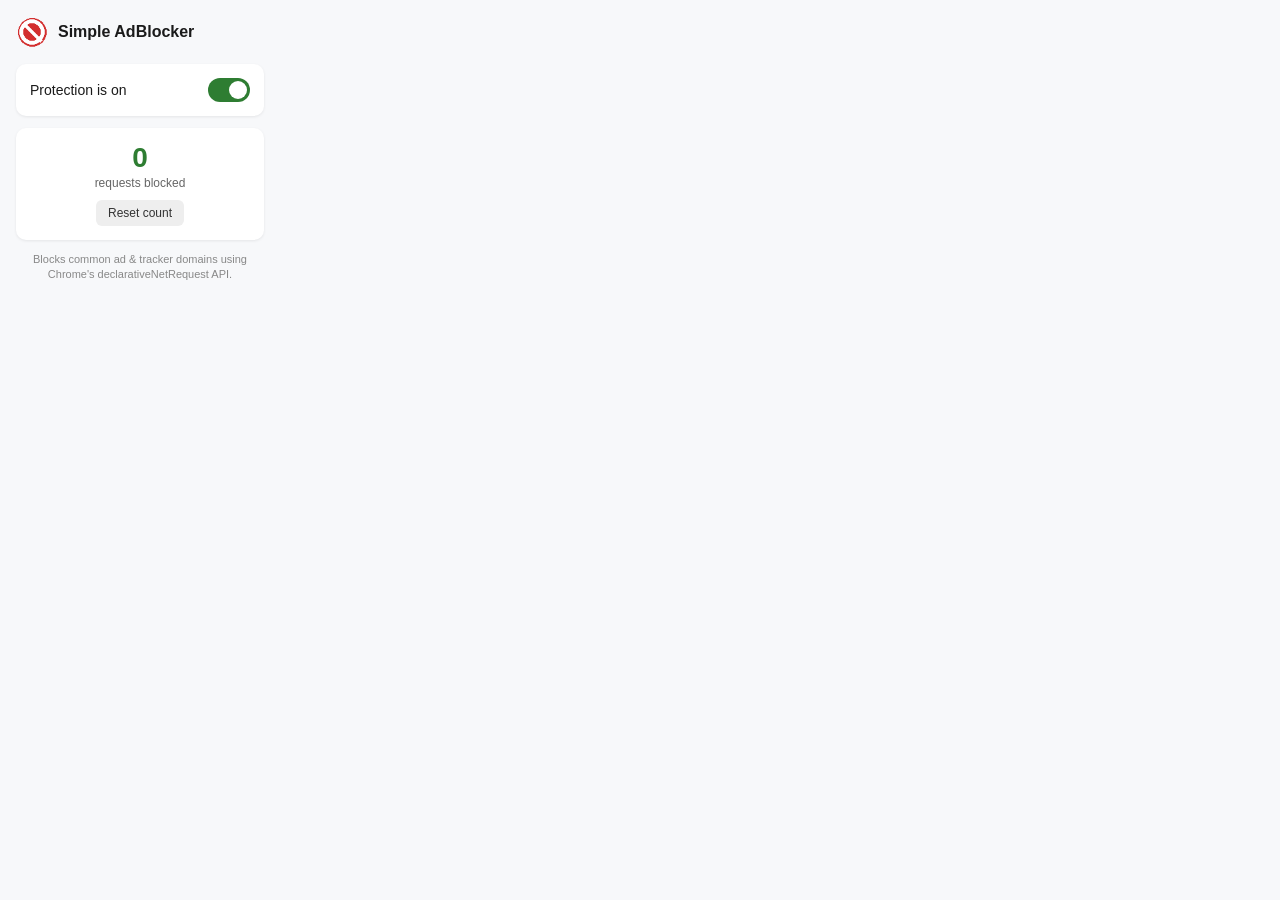
==== popup.html @ b7e37e60 "Add files via upload" ====
<!DOCTYPE html>
<html lang="en">
<head>
<meta charset="UTF-8" />
<title>Simple AdBlocker</title>
<link rel="stylesheet" href="popup.css" />
</head>
<body>
  <div class="container">
    <header>
      <img src="icons/icon48.png" alt="logo" class="logo" />
      <h1>Simple AdBlocker</h1>
    </header>

    <div class="status-card">
      <div class="status-row">
        <span id="statusLabel">Protection is on</span>
        <label class="switch">
          <input type="checkbox" id="toggleEnabled" checked />
          <span class="slider"></span>
        </label>
      </div>
    </div>

    <div class="stats-card">
      <div class="stat">
        <span class="stat-number" id="blockedCount">0</span>
        <span class="stat-label">requests blocked</span>
      </div>
      <button id="resetBtn" class="reset-btn">Reset count</button>
    </div>

    <footer>
      <p>Blocks common ad &amp; tracker domains using Chrome's declarativeNetRequest API.</p>
    </footer>
  </div>
  <script src="popup.js"></script>
</body>
</html>
---- popup.css ----
* {
  box-sizing: border-box;
}

body {
  margin: 0;
  width: 280px;
  font-family: -apple-system, BlinkMacSystemFont, "Segoe UI", Roboto, Arial, sans-serif;
  background: #f7f8fa;
  color: #1a1a1a;
}

.container {
  padding: 16px;
}

header {
  display: flex;
  align-items: center;
  gap: 10px;
  margin-bottom: 16px;
}

.logo {
  width: 32px;
  height: 32px;
}

h1 {
  font-size: 16px;
  margin: 0;
  font-weight: 600;
}

.status-card,
.stats-card {
  background: #ffffff;
  border-radius: 10px;
  padding: 14px;
  margin-bottom: 12px;
  box-shadow: 0 1px 3px rgba(0, 0, 0, 0.08);
}

.status-row {
  display: flex;
  align-items: center;
  justify-content: space-between;
}

#statusLabel {
  font-size: 14px;
  font-weight: 500;
}

.switch {
  position: relative;
  display: inline-block;
  width: 42px;
  height: 24px;
  flex-shrink: 0;
}

.switch input {
  opacity: 0;
  width: 0;
  height: 0;
}

.slider {
  position: absolute;
  cursor: pointer;
  top: 0;
  left: 0;
  right: 0;
  bottom: 0;
  background-color: #cccccc;
  transition: 0.2s;
  border-radius: 24px;
}

.slider::before {
  position: absolute;
  content: "";
  height: 18px;
  width: 18px;
  left: 3px;
  bottom: 3px;
  background-color: white;
  transition: 0.2s;
  border-radius: 50%;
}

input:checked + .slider {
  background-color: #2e7d32;
}

input:checked + .slider::before {
  transform: translateX(18px);
}

.stats-card {
  text-align: center;
}

.stat-number {
  display: block;
  font-size: 28px;
  font-weight: 700;
  color: #2e7d32;
}

.stat-label {
  display: block;
  font-size: 12px;
  color: #666666;
  margin-top: 2px;
}

.reset-btn {
  margin-top: 10px;
  border: none;
  background: #eeeeee;
  color: #333333;
  font-size: 12px;
  padding: 6px 12px;
  border-radius: 6px;
  cursor: pointer;
}

.reset-btn:hover {
  background: #e0e0e0;
}

footer p {
  font-size: 11px;
  color: #888888;
  line-height: 1.4;
  margin: 0;
  text-align: center;
}
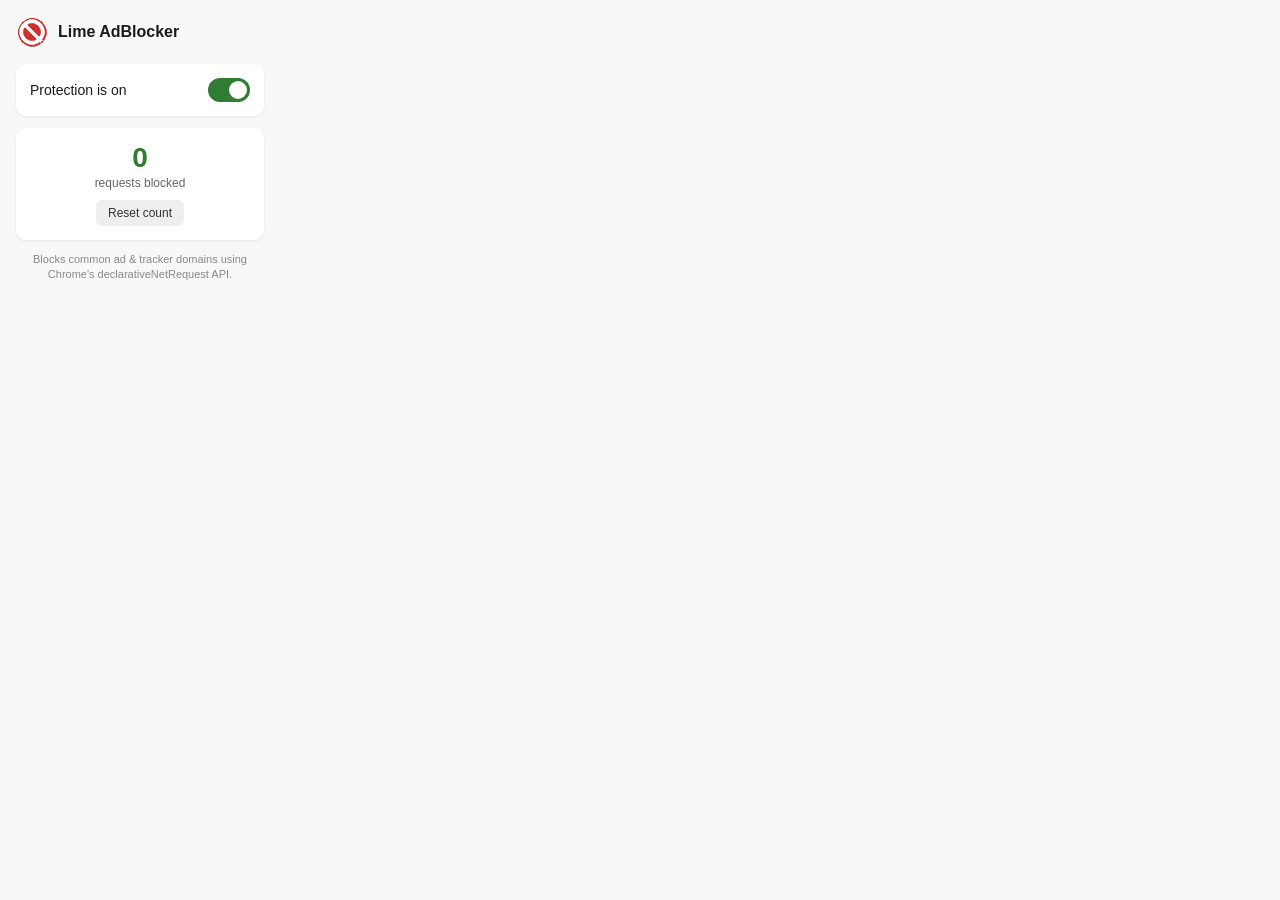
==== commit 7c70dda4: "Rename AdBlocker title to 'Lime AdBlocker'" ====
--- a/popup.html
+++ b/popup.html
@@ -2,14 +2,14 @@
 <html lang="en">
 <head>
 <meta charset="UTF-8" />
-<title>Simple AdBlocker</title>
+<title>Lime AdBlocker</title>
 <link rel="stylesheet" href="popup.css" />
 </head>
 <body>
   <div class="container">
     <header>
       <img src="icons/icon48.png" alt="logo" class="logo" />
-      <h1>Simple AdBlocker</h1>
+      <h1>Lime AdBlocker</h1>
     </header>
 
     <div class="status-card">
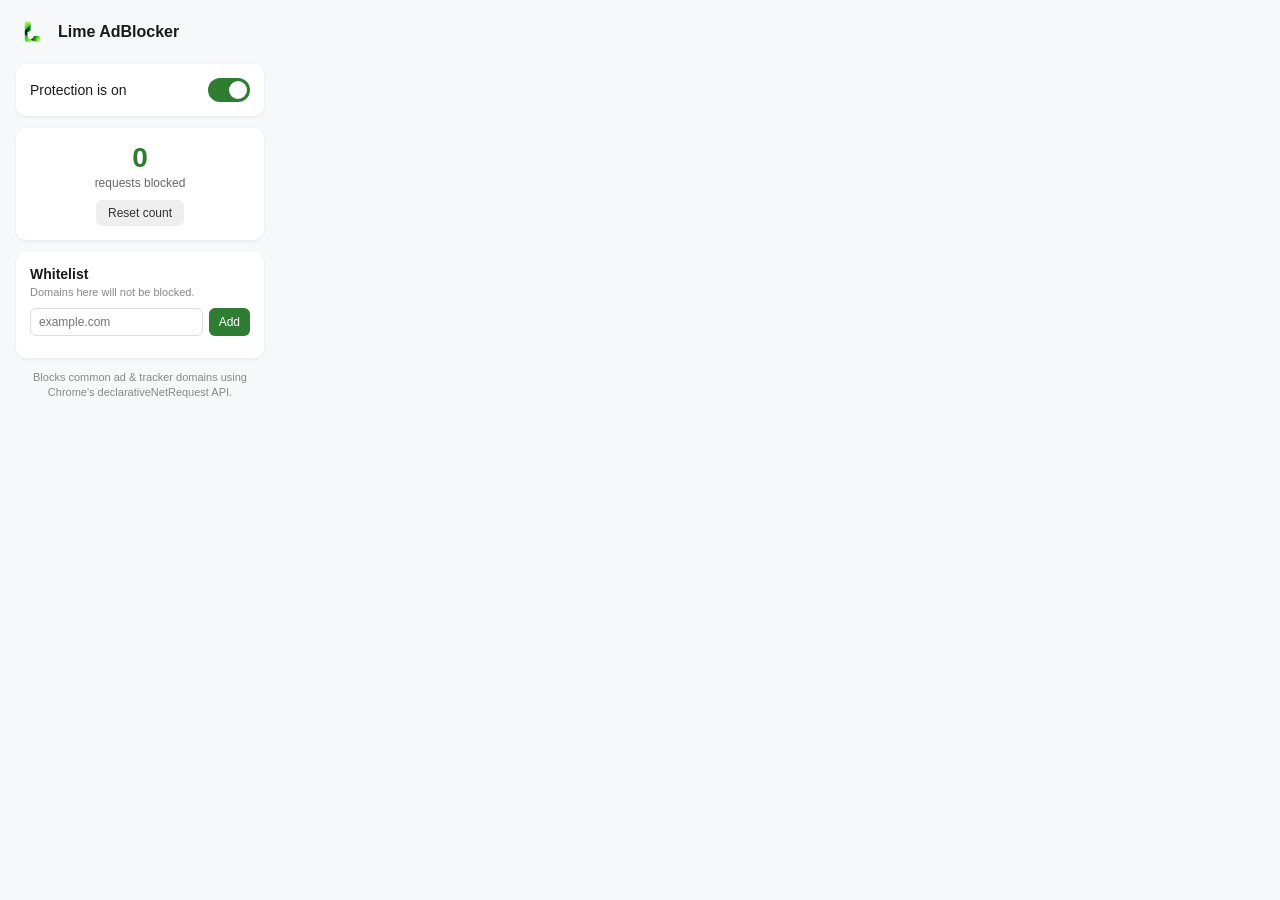
==== commit 752892af: "Fix YouTube header breakage, add per-site whitelist" ====
--- a/popup.html
+++ b/popup.html
@@ -30,6 +30,16 @@
       <button id="resetBtn" class="reset-btn">Reset count</button>
     </div>
 
+    <div class="whitelist-card">
+      <h2>Whitelist</h2>
+      <p class="whitelist-hint">Domains here will not be blocked.</p>
+      <div class="whitelist-add">
+        <input type="text" id="whitelistInput" placeholder="example.com" />
+        <button id="whitelistAddBtn" class="add-btn">Add</button>
+      </div>
+      <ul id="whitelistList" class="whitelist-list"></ul>
+    </div>
+
     <footer>
       <p>Blocks common ad &amp; tracker domains using Chrome's declarativeNetRequest API.</p>
     </footer>
--- a/popup.css
+++ b/popup.css
@@ -138,3 +138,92 @@
   margin: 0;
   text-align: center;
 }
+
+.whitelist-card {
+  background: #ffffff;
+  border-radius: 10px;
+  padding: 14px;
+  margin-bottom: 12px;
+  box-shadow: 0 1px 3px rgba(0, 0, 0, 0.08);
+}
+
+.whitelist-card h2 {
+  font-size: 14px;
+  font-weight: 600;
+  margin: 0 0 4px 0;
+}
+
+.whitelist-hint {
+  font-size: 11px;
+  color: #888888;
+  margin: 0 0 10px 0;
+}
+
+.whitelist-add {
+  display: flex;
+  gap: 6px;
+  margin-bottom: 8px;
+}
+
+.whitelist-add input {
+  flex: 1;
+  padding: 6px 8px;
+  font-size: 12px;
+  border: 1px solid #dddddd;
+  border-radius: 6px;
+  outline: none;
+}
+
+.whitelist-add input:focus {
+  border-color: #2e7d32;
+}
+
+.add-btn {
+  padding: 6px 10px;
+  font-size: 12px;
+  font-weight: 500;
+  border: none;
+  background: #2e7d32;
+  color: #ffffff;
+  border-radius: 6px;
+  cursor: pointer;
+}
+
+.add-btn:hover {
+  background: #256427;
+}
+
+.whitelist-list {
+  list-style: none;
+  margin: 0;
+  padding: 0;
+  max-height: 120px;
+  overflow-y: auto;
+}
+
+.whitelist-list li {
+  display: flex;
+  align-items: center;
+  justify-content: space-between;
+  padding: 5px 0;
+  font-size: 12px;
+  border-bottom: 1px solid #f0f0f0;
+}
+
+.whitelist-list li:last-child {
+  border-bottom: none;
+}
+
+.remove-btn {
+  background: none;
+  border: none;
+  color: #d93025;
+  font-size: 14px;
+  cursor: pointer;
+  padding: 0 4px;
+  line-height: 1;
+}
+
+.remove-btn:hover {
+  color: #b71c1c;
+}
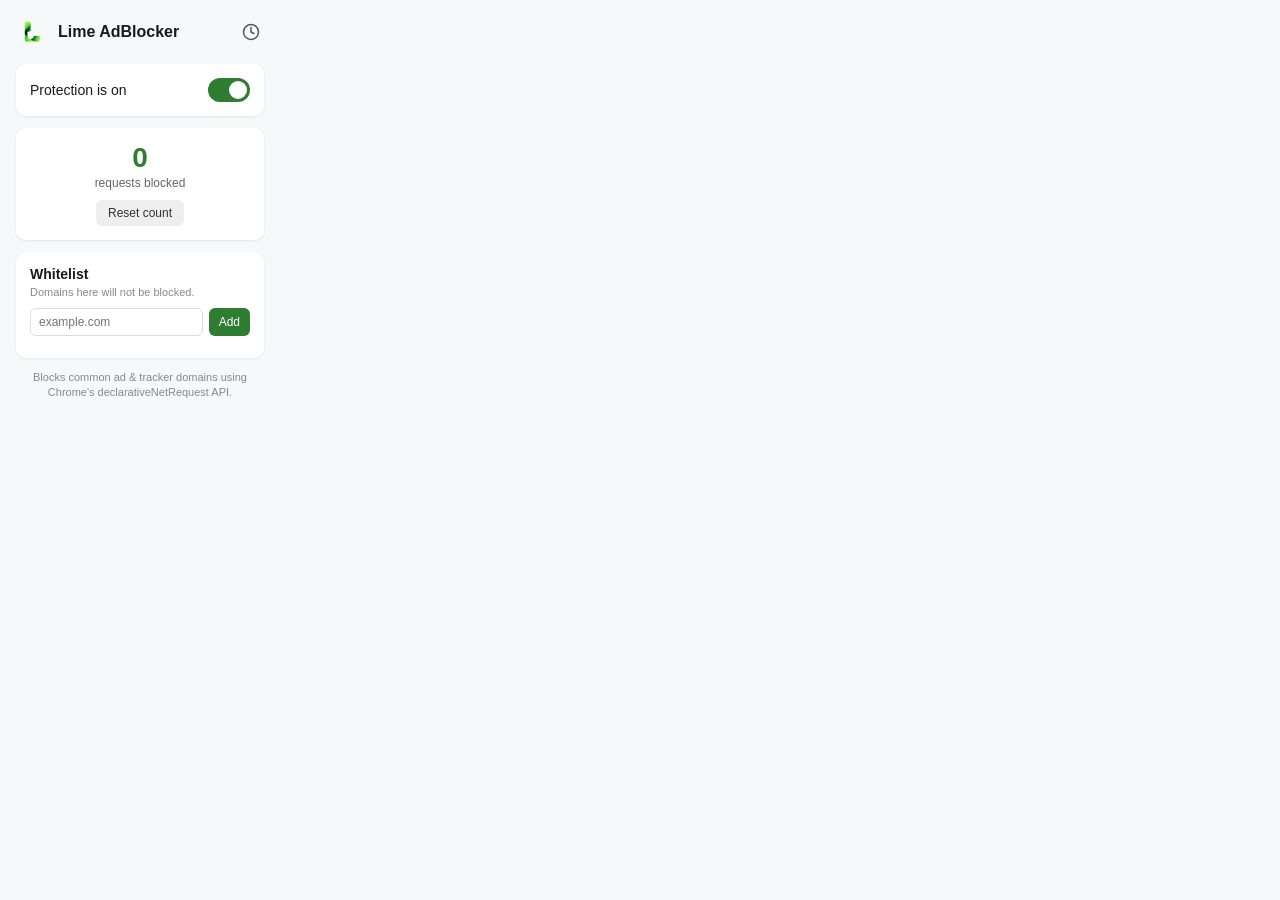
==== commit ed4b3f13: "Add blocked ads history log with UI panel" ====
--- a/popup.html
+++ b/popup.html
@@ -10,7 +10,21 @@
     <header>
       <img src="icons/icon48.png" alt="logo" class="logo" />
       <h1>Lime AdBlocker</h1>
+      <button id="historyToggle" class="history-icon" title="Blocked ads history">
+        <svg width="18" height="18" viewBox="0 0 24 24" fill="none" stroke="currentColor" stroke-width="2" stroke-linecap="round" stroke-linejoin="round">
+          <circle cx="12" cy="12" r="10"/>
+          <polyline points="12 6 12 12 16 14"/>
+        </svg>
+      </button>
     </header>
+
+    <div id="historyPanel" class="history-panel hidden">
+      <div class="history-header">
+        <h2>Blocked Ads</h2>
+        <button id="clearHistoryBtn" class="clear-btn">Clear</button>
+      </div>
+      <ul id="historyList" class="history-list"></ul>
+    </div>
 
     <div class="status-card">
       <div class="status-row">
--- a/popup.css
+++ b/popup.css
@@ -227,3 +227,99 @@
 .remove-btn:hover {
   color: #b71c1c;
 }
+
+.history-icon {
+  margin-left: auto;
+  background: none;
+  border: none;
+  color: #555555;
+  cursor: pointer;
+  padding: 4px;
+  border-radius: 6px;
+  display: flex;
+  align-items: center;
+  justify-content: center;
+}
+
+.history-icon:hover {
+  background: #eeeeee;
+  color: #1a1a1a;
+}
+
+.history-panel {
+  background: #ffffff;
+  border-radius: 10px;
+  padding: 14px;
+  margin-bottom: 12px;
+  box-shadow: 0 1px 3px rgba(0, 0, 0, 0.08);
+}
+
+.history-panel.hidden {
+  display: none;
+}
+
+.history-header {
+  display: flex;
+  align-items: center;
+  justify-content: space-between;
+  margin-bottom: 8px;
+}
+
+.history-header h2 {
+  font-size: 14px;
+  font-weight: 600;
+  margin: 0;
+}
+
+.clear-btn {
+  border: none;
+  background: #eeeeee;
+  color: #333333;
+  font-size: 11px;
+  padding: 4px 8px;
+  border-radius: 6px;
+  cursor: pointer;
+}
+
+.clear-btn:hover {
+  background: #e0e0e0;
+}
+
+.history-list {
+  list-style: none;
+  margin: 0;
+  padding: 0;
+  max-height: 200px;
+  overflow-y: auto;
+}
+
+.history-list li {
+  padding: 6px 0;
+  border-bottom: 1px solid #f0f0f0;
+  font-size: 11px;
+  line-height: 1.4;
+}
+
+.history-list li:last-child {
+  border-bottom: none;
+}
+
+.history-url {
+  display: block;
+  color: #1a1a1a;
+  word-break: break-all;
+  font-weight: 500;
+}
+
+.history-meta {
+  display: block;
+  color: #999999;
+  margin-top: 2px;
+}
+
+.history-empty {
+  text-align: center;
+  color: #999999;
+  font-size: 12px;
+  padding: 12px 0;
+}
